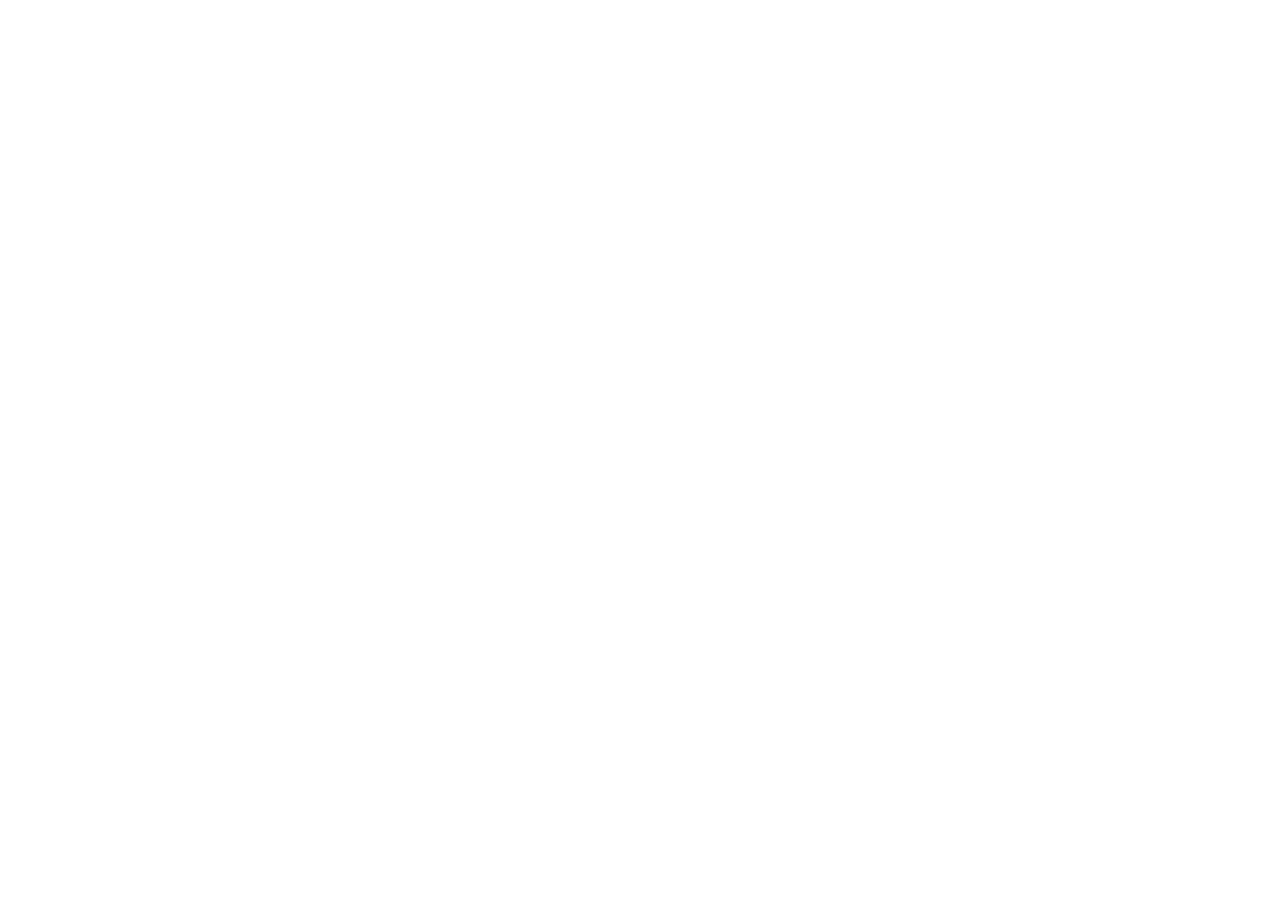
==== midterm-project-boiler-advanced/index.html @ 131736bd "first commit" ====
<!DOCTYPE html>
<html lang="en">
  <head>
    <meta charset="UTF-8" />
    <meta http-equiv="X-UA-Compatible" content="IE=edge" />
    <meta name="viewport" content="width=device-width, initial-scale=1.0" />
    <title>Circle Agency</title>
    <link rel="stylesheet" href="resources/styles/style.css" />
  </head>
  <body>
  </body>
</html>
---- midterm-project-boiler-advanced/resources/styles/style.css ----
@import url("https://fonts.googleapis.com/css2?family=Cinzel&family=Roboto:wght@100;300;400;500&display=swap");

:root {
  --primary: #072ac8;
}

* {
  margin: 0;
  padding: 0;
  box-sizing: border-box;
}

body {
  font-family: "Roboto", sans-serif;
}



/* ------------------------------------------------------------------------ */
/* ------------------------------ INDEX html ------------------------------ */
/* ------------------------------------------------------------------------ */

/* ------------------------------ Splash page ------------------------------ */

/* Your CSS code goes here */

/* ------ CIRCULAR ANIMATION ------ */

/* Your CSS code goes here */

/* ------------------------------ Navbar ------------------------------ */

/* Your CSS code goes here */

/* ------------------------------ Header ------------------------------ */

/* Your CSS code goes here */

/* ------------------------------ Partners ------------------------------ */

/* Your CSS code goes here */

/* ------------------------------ Recent projects ------------------------------ */

/* Your CSS code goes here */

/* ------------------------------ Client reviews ------------------------------ */

/* Your CSS code goes here */

/* ------------------------------ Services ------------------------------ */

/* Your CSS code goes here */

/* ------------------------------ Questions form ------------------------------ */

/* Your CSS code goes here */

/* ------------------------------ Footer ------------------------------ */

/* Your CSS code goes here */

/* -------------------------------------------------------------------------- */
/* ------------------------------ PROJECT html ------------------------------ */
/* -------------------------------------------------------------------------- */

/* ------------------------------ Project main ------------------------------ */

/* Your CSS code goes here */

/* ----------------------------------------------------------------------------- */
/* ------------------------------ CONTACT-US html ------------------------------ */
/* ----------------------------------------------------------------------------- */

/* ------------------------------ Form ------------------------------ */

/* Your CSS code goes here */

/* ----------------------------------------------------------------------------- */
/* ------------------------------ About html ------------------------------ */
/* ----------------------------------------------------------------------------- */

/* Your CSS code goes here */

/* --------------------------------------------------------------------------- */
/* ------------------------------ MEDIA QUERIES ------------------------------ */
/* --------------------------------------------------------------------------- */

/* ------------------------- Smaller than 990px (tablet) ------------------------- */
@media (max-width: 990px) {
  /* Your CSS code goes here */
}

/* ------------------------- Smaller than 766px (mobile) ------------------------- */
@media (max-width: 766px) {
  /* Your CSS code goes here */
}

/* ------------------------------ Hamburguer menu ------------------------------ */

/* Your CSS code goes here */

/* ------------------------------ Alert ------------------------------ */

/* Your CSS code goes here */

/* ------------------------------ Sticky scroll bar ------------------------------ */

/* Your CSS code goes here */
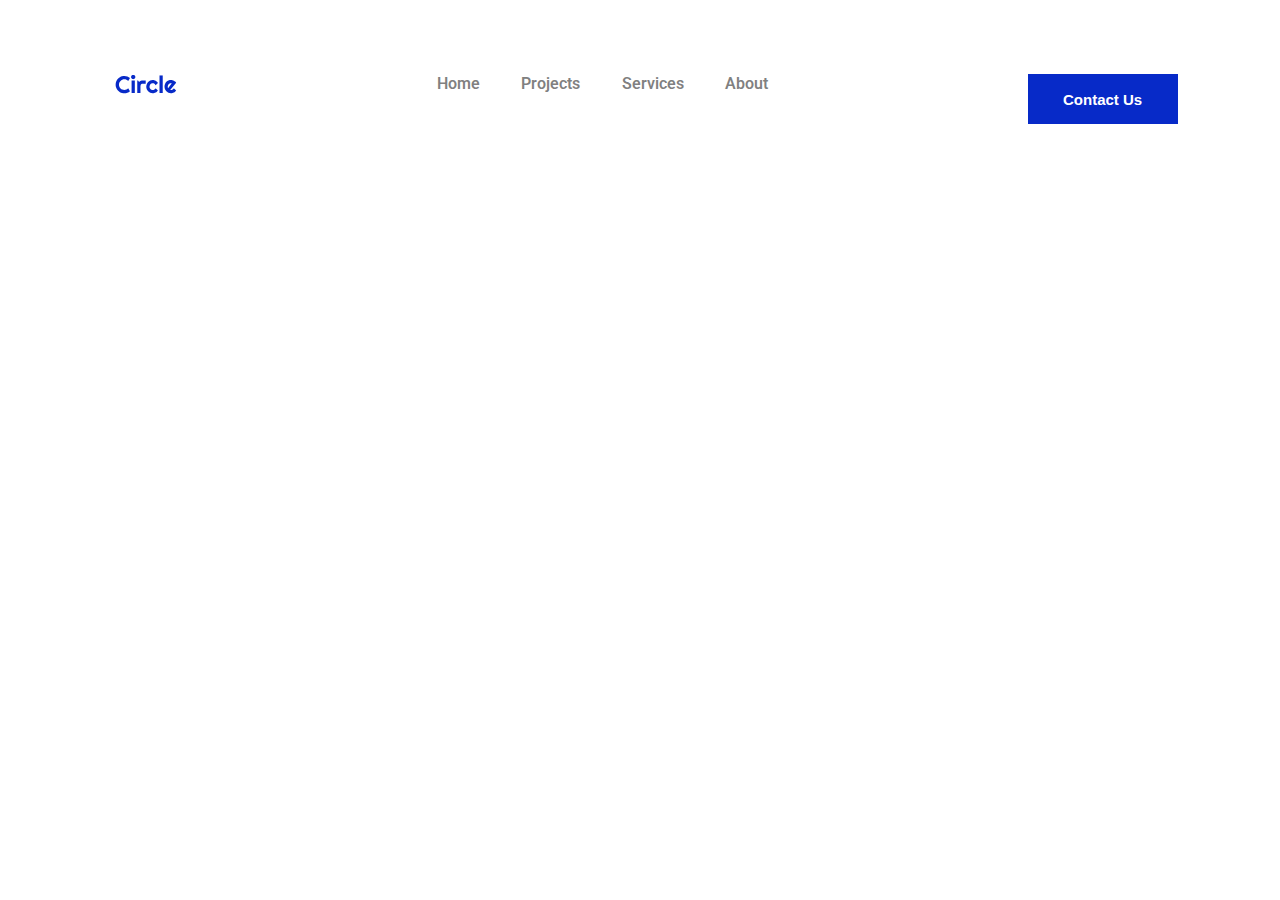
==== commit cc9ba031: "header del index.html" ====
--- a/midterm-project-boiler-advanced/index.html
+++ b/midterm-project-boiler-advanced/index.html
@@ -6,7 +6,20 @@
     <meta name="viewport" content="width=device-width, initial-scale=1.0" />
     <title>Circle Agency</title>
     <link rel="stylesheet" href="resources/styles/style.css" />
+    <link rel="stylesheet" href="./resources/styles/style.css">
   </head>
   <body>
+    <header>
+      <div class="container-header">
+        <img src="./resources/images/logos/circle.svg" class="logo"/>
+        <div class="center-header">
+          <a href="" class="links-center-header">Home</a>
+          <a href="" class="links-center-header">Projects</a>
+          <a href="" class="links-center-header">Services</a>
+          <a href="" class="links-center-header">About</a>
+        </div>
+        <button class="btn-contactUs-header">Contact Us</button>
+      </div>
+    </header>
   </body>
 </html>
--- a/midterm-project-boiler-advanced/resources/styles/style.css
+++ b/midterm-project-boiler-advanced/resources/styles/style.css
@@ -12,9 +12,9 @@
 
 body {
   font-family: "Roboto", sans-serif;
+  padding-left: 9%;
+  padding-right: 8%;
 }
-
-
 
 /* ------------------------------------------------------------------------ */
 /* ------------------------------ INDEX html ------------------------------ */
@@ -35,6 +35,43 @@
 /* ------------------------------ Header ------------------------------ */
 
 /* Your CSS code goes here */
+
+.container-header {
+  display: flex;
+  flex-direction: row;
+  justify-content: space-between;
+  padding-top: 7%;
+  width: 100%;
+}
+
+.logo{
+  margin-bottom: 5%;
+}
+
+.center-header{
+  display:flex;
+  flex-direction: row;
+justify-content: center;
+
+  
+}
+.links-center-header{
+  margin-right: 10%;
+margin-left: 10%;
+text-decoration:none;
+font-weight:550;
+color: grey;
+
+}
+.btn-contactUs-header{
+  font-size: 15px;
+  background-color: #072ac8;
+  border: #072ac8;
+  width: 150px;
+  height: 50px;
+  color: white;
+  font-weight:600;
+}
 
 /* ------------------------------ Partners ------------------------------ */
 
--- a/midterm-project-boiler-advanced/resources/styles/style.css
+++ b/midterm-project-boiler-advanced/resources/styles/style.css
@@ -12,9 +12,9 @@
 
 body {
   font-family: "Roboto", sans-serif;
+  padding-left: 9%;
+  padding-right: 8%;
 }
-
-
 
 /* ------------------------------------------------------------------------ */
 /* ------------------------------ INDEX html ------------------------------ */
@@ -35,6 +35,43 @@
 /* ------------------------------ Header ------------------------------ */
 
 /* Your CSS code goes here */
+
+.container-header {
+  display: flex;
+  flex-direction: row;
+  justify-content: space-between;
+  padding-top: 7%;
+  width: 100%;
+}
+
+.logo{
+  margin-bottom: 5%;
+}
+
+.center-header{
+  display:flex;
+  flex-direction: row;
+justify-content: center;
+
+  
+}
+.links-center-header{
+  margin-right: 10%;
+margin-left: 10%;
+text-decoration:none;
+font-weight:550;
+color: grey;
+
+}
+.btn-contactUs-header{
+  font-size: 15px;
+  background-color: #072ac8;
+  border: #072ac8;
+  width: 150px;
+  height: 50px;
+  color: white;
+  font-weight:600;
+}
 
 /* ------------------------------ Partners ------------------------------ */
 
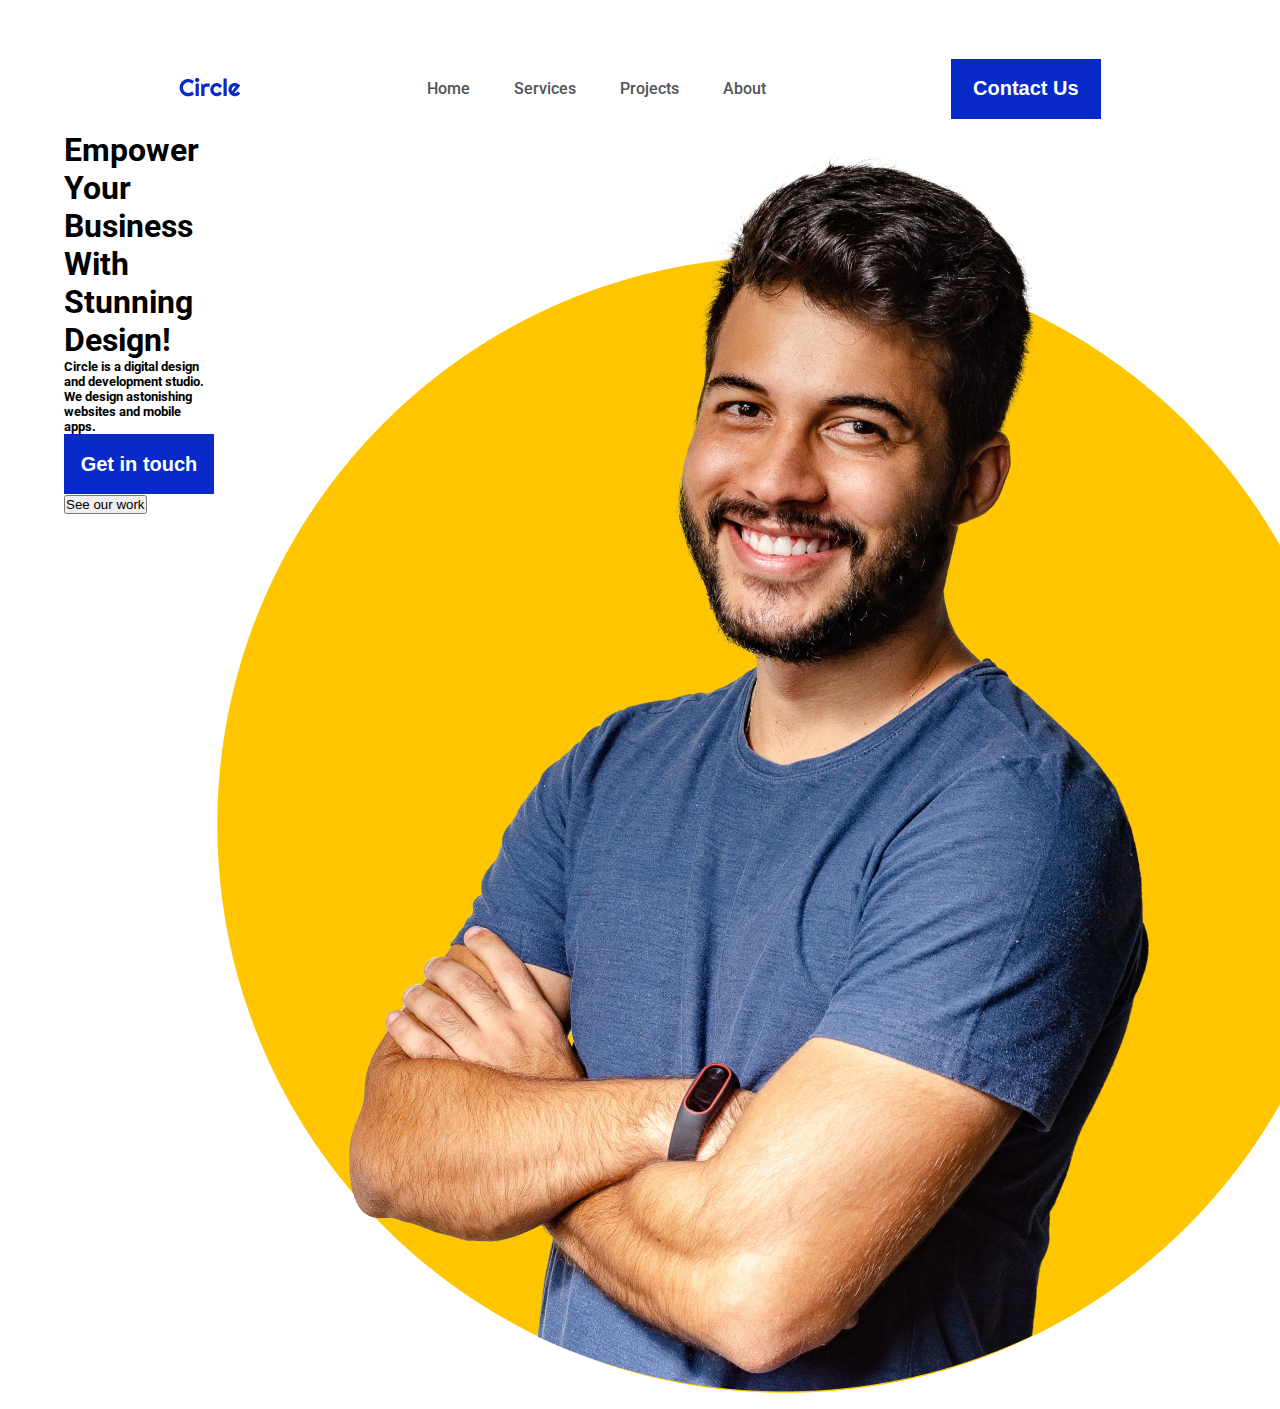
==== commit 303d2264: "actualización header y esquema de section-hero" ====
--- a/midterm-project-boiler-advanced/index.html
+++ b/midterm-project-boiler-advanced/index.html
@@ -6,20 +6,44 @@
     <meta name="viewport" content="width=device-width, initial-scale=1.0" />
     <title>Circle Agency</title>
     <link rel="stylesheet" href="resources/styles/style.css" />
-    <link rel="stylesheet" href="./resources/styles/style.css">
+    <link rel="stylesheet" href="./resources/styles/style.css" />
   </head>
   <body>
-    <header>
-      <div class="container-header">
-        <img src="./resources/images/logos/circle.svg" class="logo"/>
-        <div class="center-header">
-          <a href="" class="links-center-header">Home</a>
-          <a href="" class="links-center-header">Projects</a>
-          <a href="" class="links-center-header">Services</a>
-          <a href="" class="links-center-header">About</a>
+    <header class="header">
+      <div class="logo">
+        <img src="./resources/images/logos/circle.svg" alt="Logo" />
+      </div>
+      <nav>
+        <ul class="nav-links">
+          <li><a class="links" href="#">Home</a></li>
+          <li><a class="links" href="#">Services</a></li>
+          <li><a class="links" href="#">Projects</a></li>
+          <li><a class="links" href="#">About</a></li>
+        </ul>
+      </nav>
+      <a class="btn" href="#"><button>Contact Us</button></a>
+    </header>
+    <main>
+      <section class="container-hero-section">
+        <div class="info-hero-section">
+          <h1>Empower Your <br/>
+            Business With<br/>
+            Stunning Design!
+        </h1>
+        <h5>Circle is a digital design and development studio.<br/>
+          We design astonishing websites and mobile apps.
+
+        </h5>
+        <div class="">
+          <a class="btn" href="#"><button>Get in touch</button></a>
+          <a class="links" href="#"><button>See our work</button></a>
         </div>
-        <button class="btn-contactUs-header">Contact Us</button>
-      </div>
-    </header>
+        </div>
+        <div class="logo">
+          <img src="./resources/images/hero-section/hero-image.png" alt="Logo" />
+        </div>
+      
+      </section>
+    </main>
   </body>
 </html>
--- a/midterm-project-boiler-advanced/resources/styles/style.css
+++ b/midterm-project-boiler-advanced/resources/styles/style.css
@@ -12,12 +12,19 @@
 
 body {
   font-family: "Roboto", sans-serif;
-  padding-left: 9%;
-  padding-right: 8%;
+  padding-left: 5%;
+  padding-right: 5%;
 }
 
 /* ------------------------------------------------------------------------ */
 /* ------------------------------ INDEX html ------------------------------ */
+.container-hero-section{
+  display: flex;
+  flex-direction: row;
+  height: 50%;
+}
+
+
 /* ------------------------------------------------------------------------ */
 
 /* ------------------------------ Splash page ------------------------------ */
@@ -28,49 +35,71 @@
 
 /* Your CSS code goes here */
 
-/* ------------------------------ Navbar ------------------------------ */
-
-/* Your CSS code goes here */
 
 /* ------------------------------ Header ------------------------------ */
 
 /* Your CSS code goes here */
 
-.container-header {
+.header {
+  margin-top: 4%;
   display: flex;
-  flex-direction: row;
   justify-content: space-between;
-  padding-top: 7%;
-  width: 100%;
+  align-items: center;
+  height: 85px;
+  padding: 5px 10%;
 }
 
-.logo{
-  margin-bottom: 5%;
+.header .logo {
+  cursor: pointer;
 }
 
-.center-header{
-  display:flex;
-  flex-direction: row;
-justify-content: center;
+.header .logo img:hover {
+  transform: scale(1.2);
+}
 
-  
-}
-.links-center-header{
-  margin-right: 10%;
-margin-left: 10%;
-text-decoration:none;
-font-weight:550;
-color: grey;
+.header .nav-links {
+  list-style: none;
 
 }
-.btn-contactUs-header{
-  font-size: 15px;
-  background-color: #072ac8;
-  border: #072ac8;
+
+.header .nav-links li {
+  display: inline-block;
+  padding: 0 20px;
+}
+
+.header .nav-links li:hover {
+  transform: scale(1.1);
+}
+.links{
+  font-weight: 500;
+}
+.header .nav-links a {
+
+  color: #515456;
+  text-decoration: none;
+}
+
+.header .nav-links li a:hover {
+  color: #4479f5;
+}
+
+.btn button {
+  font-weight: 700;
+  color: white;
+  background: #072ac8;
+  border: none;
+  cursor: pointer;
+  transition: all 0.3s ease 0s;
   width: 150px;
-  height: 50px;
+  height: 60px;
+  font-size: 20px;
+  padding: 5%;
+}
+
+.header .btn button:hover {
+  background-color:  #515456;;
   color: white;
-  font-weight:600;
+  transform: scale(1.1);
 }
 
 /* ------------------------------ Partners ------------------------------ */
--- a/midterm-project-boiler-advanced/resources/styles/style.css
+++ b/midterm-project-boiler-advanced/resources/styles/style.css
@@ -12,12 +12,19 @@
 
 body {
   font-family: "Roboto", sans-serif;
-  padding-left: 9%;
-  padding-right: 8%;
+  padding-left: 5%;
+  padding-right: 5%;
 }
 
 /* ------------------------------------------------------------------------ */
 /* ------------------------------ INDEX html ------------------------------ */
+.container-hero-section{
+  display: flex;
+  flex-direction: row;
+  height: 50%;
+}
+
+
 /* ------------------------------------------------------------------------ */
 
 /* ------------------------------ Splash page ------------------------------ */
@@ -28,49 +35,71 @@
 
 /* Your CSS code goes here */
 
-/* ------------------------------ Navbar ------------------------------ */
-
-/* Your CSS code goes here */
 
 /* ------------------------------ Header ------------------------------ */
 
 /* Your CSS code goes here */
 
-.container-header {
+.header {
+  margin-top: 4%;
   display: flex;
-  flex-direction: row;
   justify-content: space-between;
-  padding-top: 7%;
-  width: 100%;
+  align-items: center;
+  height: 85px;
+  padding: 5px 10%;
 }
 
-.logo{
-  margin-bottom: 5%;
+.header .logo {
+  cursor: pointer;
 }
 
-.center-header{
-  display:flex;
-  flex-direction: row;
-justify-content: center;
+.header .logo img:hover {
+  transform: scale(1.2);
+}
 
-  
-}
-.links-center-header{
-  margin-right: 10%;
-margin-left: 10%;
-text-decoration:none;
-font-weight:550;
-color: grey;
+.header .nav-links {
+  list-style: none;
 
 }
-.btn-contactUs-header{
-  font-size: 15px;
-  background-color: #072ac8;
-  border: #072ac8;
+
+.header .nav-links li {
+  display: inline-block;
+  padding: 0 20px;
+}
+
+.header .nav-links li:hover {
+  transform: scale(1.1);
+}
+.links{
+  font-weight: 500;
+}
+.header .nav-links a {
+
+  color: #515456;
+  text-decoration: none;
+}
+
+.header .nav-links li a:hover {
+  color: #4479f5;
+}
+
+.btn button {
+  font-weight: 700;
+  color: white;
+  background: #072ac8;
+  border: none;
+  cursor: pointer;
+  transition: all 0.3s ease 0s;
   width: 150px;
-  height: 50px;
+  height: 60px;
+  font-size: 20px;
+  padding: 5%;
+}
+
+.header .btn button:hover {
+  background-color:  #515456;;
   color: white;
-  font-weight:600;
+  transform: scale(1.1);
 }
 
 /* ------------------------------ Partners ------------------------------ */
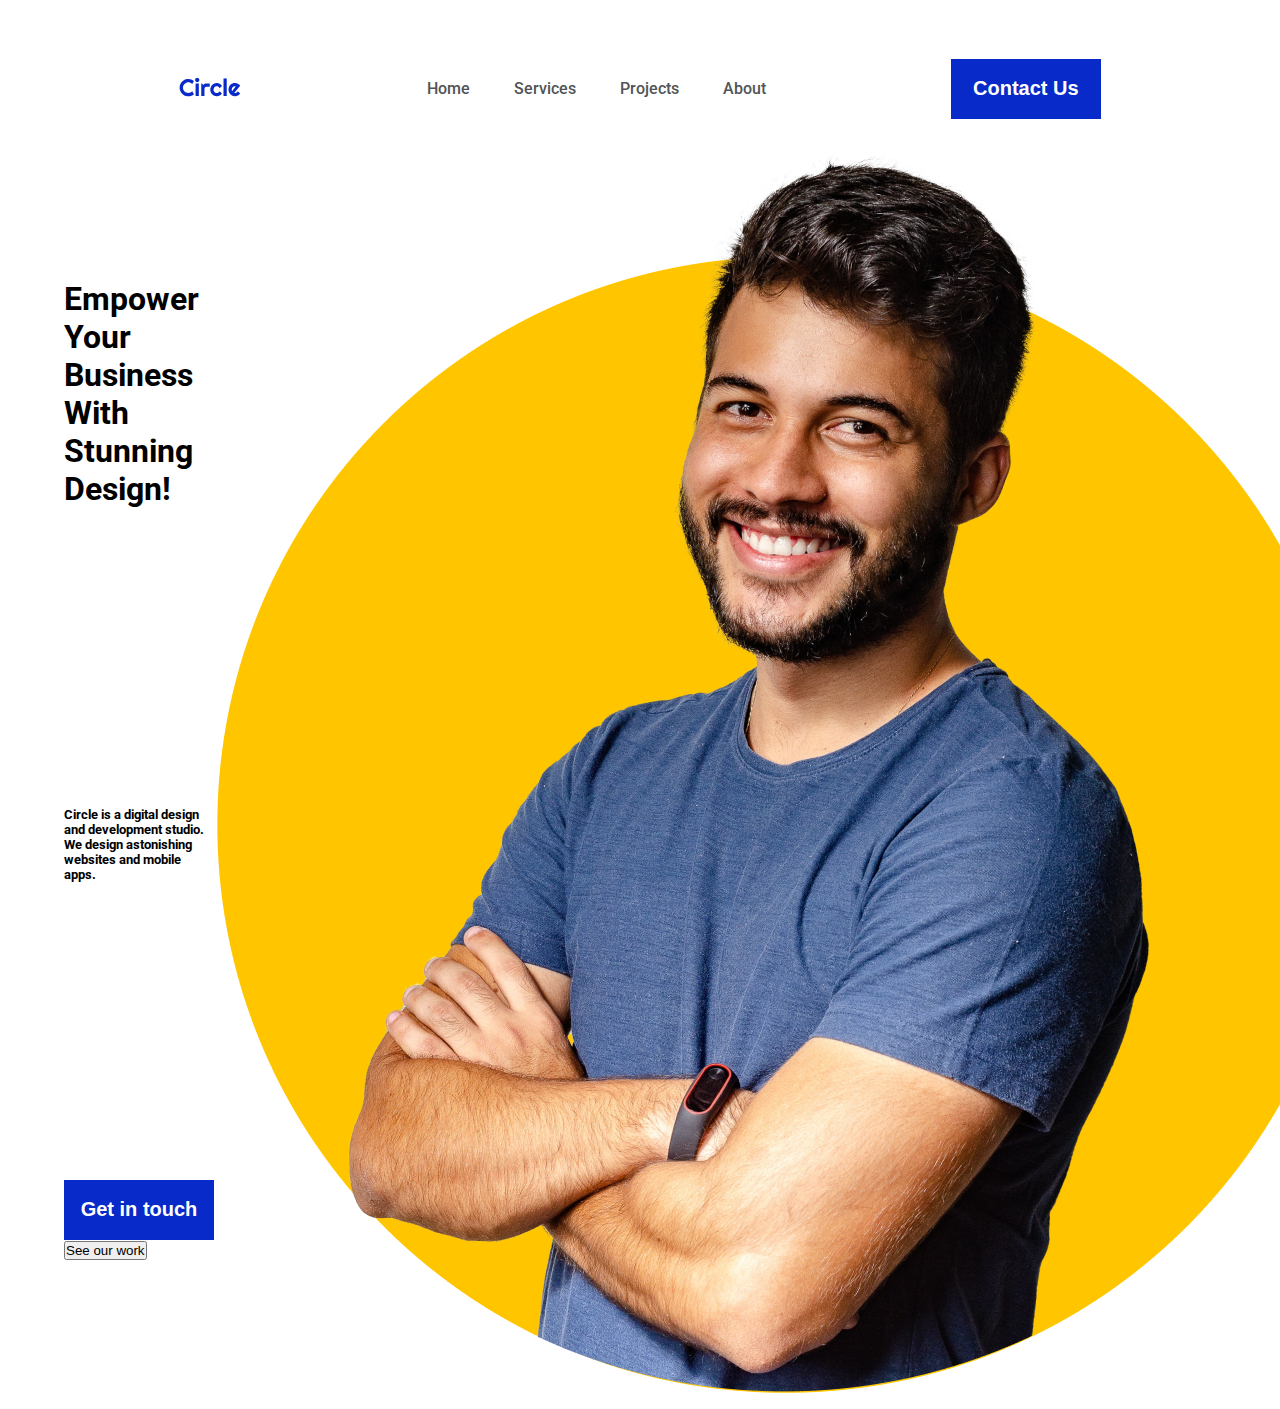
==== commit 0b6af881: "page contact us without footer" ====
--- a/midterm-project-boiler-advanced/index.html
+++ b/midterm-project-boiler-advanced/index.html
@@ -23,27 +23,30 @@
       </nav>
       <a class="btn" href="#"><button>Contact Us</button></a>
     </header>
-    <main>
-      <section class="container-hero-section">
+    
+  <div class="container-hero-section">
         <div class="info-hero-section">
-          <h1>Empower Your <br/>
-            Business With<br/>
+          <h1>
+            Empower Your <br />
+            Business With<br />
             Stunning Design!
-        </h1>
-        <h5>Circle is a digital design and development studio.<br/>
-          We design astonishing websites and mobile apps.
-
-        </h5>
-        <div class="">
-          <a class="btn" href="#"><button>Get in touch</button></a>
-          <a class="links" href="#"><button>See our work</button></a>
+          </h1>
+          <h5>
+            Circle is a digital design and development studio.<br />
+            We design astonishing websites and mobile apps.
+          </h5>
+          <div class="">
+            <a class="btn" href="#"><button>Get in touch</button></a>
+            <a class="links" href="#"><button>See our work</button></a>
+          </div>
         </div>
+        <div class="div-hero-img">
+          <img class="big-img-hero"
+            src="./resources/images/hero-section/hero-image.png"
+            alt="image of hero section"
+          />
         </div>
-        <div class="logo">
-          <img src="./resources/images/hero-section/hero-image.png" alt="Logo" />
-        </div>
-      
-      </section>
-    </main>
+      </div>
+   
   </body>
 </html>
--- a/midterm-project-boiler-advanced/resources/styles/style.css
+++ b/midterm-project-boiler-advanced/resources/styles/style.css
@@ -18,12 +18,16 @@
 
 /* ------------------------------------------------------------------------ */
 /* ------------------------------ INDEX html ------------------------------ */
-.container-hero-section{
-  display: flex;
-  flex-direction: row;
-  height: 50%;
-}
-
+.info-hero-section {
+  display: flex;
+  flex-direction: column;
+  justify-content: space-around;
+}
+.container-hero-section {
+  display: flex;
+}
+.big-img-hero {
+}
 
 /* ------------------------------------------------------------------------ */
 
@@ -34,7 +38,6 @@
 /* ------ CIRCULAR ANIMATION ------ */
 
 /* Your CSS code goes here */
-
 
 /* ------------------------------ Header ------------------------------ */
 
@@ -53,13 +56,12 @@
   cursor: pointer;
 }
 
-.header .logo img:hover {
+.header .logo :hover {
   transform: scale(1.2);
 }
 
 .header .nav-links {
   list-style: none;
-
 }
 
 .header .nav-links li {
@@ -70,11 +72,10 @@
 .header .nav-links li:hover {
   transform: scale(1.1);
 }
-.links{
+.links {
   font-weight: 500;
 }
 .header .nav-links a {
-
   color: #515456;
   text-decoration: none;
 }
@@ -97,7 +98,7 @@
 }
 
 .header .btn button:hover {
-  background-color:  #515456;;
+  background-color: #515456;
   color: white;
   transform: scale(1.1);
 }
@@ -136,6 +137,64 @@
 
 /* ----------------------------------------------------------------------------- */
 /* ------------------------------ CONTACT-US html ------------------------------ */
+.container-contact-us {
+  margin-right: 12%;
+  margin-left: 12%;
+  margin-top: 5%;
+  color: #3e4042;
+}
+.title-contact-us {
+  font-size: 32px;
+}
+input[type=text],input[type=phone], input[type=email], select, textarea {
+  width: 100%;
+  padding: 12px;
+  border: none;
+ background-color:  #e3e1e165;
+  box-sizing: border-box;
+  margin-top: 6px;
+  margin-bottom: 16px;
+  resize: vertical;
+  font-size:25px;
+}
+
+input[type=submit] {
+  background-color: #072ac8;
+  color: white;
+  padding: 24px 40px;
+  border: none;
+ width: 100%;
+ font-size:25px;
+  cursor: pointer;
+}
+
+input[type=submit]:hover {
+  background-color:#3e4042;
+}
+
+.container {
+
+  border-radius: 5px;
+  background-color: #f2f2f2;
+  padding: 20px;
+  
+}
+.div-phone-email{
+  display: flex;
+  flex-direction: row;
+  justify-content: space-between;
+}
+.div-phone, .div-email{
+  display: flex;
+  flex-direction: column;
+  width: 48%;
+}
+label{
+  font-size:25px;
+}
+form{
+  margin-top: 5%;
+}
 /* ----------------------------------------------------------------------------- */
 
 /* ------------------------------ Form ------------------------------ */
--- a/midterm-project-boiler-advanced/resources/styles/style.css
+++ b/midterm-project-boiler-advanced/resources/styles/style.css
@@ -18,12 +18,16 @@
 
 /* ------------------------------------------------------------------------ */
 /* ------------------------------ INDEX html ------------------------------ */
-.container-hero-section{
-  display: flex;
-  flex-direction: row;
-  height: 50%;
-}
-
+.info-hero-section {
+  display: flex;
+  flex-direction: column;
+  justify-content: space-around;
+}
+.container-hero-section {
+  display: flex;
+}
+.big-img-hero {
+}
 
 /* ------------------------------------------------------------------------ */
 
@@ -34,7 +38,6 @@
 /* ------ CIRCULAR ANIMATION ------ */
 
 /* Your CSS code goes here */
-
 
 /* ------------------------------ Header ------------------------------ */
 
@@ -53,13 +56,12 @@
   cursor: pointer;
 }
 
-.header .logo img:hover {
+.header .logo :hover {
   transform: scale(1.2);
 }
 
 .header .nav-links {
   list-style: none;
-
 }
 
 .header .nav-links li {
@@ -70,11 +72,10 @@
 .header .nav-links li:hover {
   transform: scale(1.1);
 }
-.links{
+.links {
   font-weight: 500;
 }
 .header .nav-links a {
-
   color: #515456;
   text-decoration: none;
 }
@@ -97,7 +98,7 @@
 }
 
 .header .btn button:hover {
-  background-color:  #515456;;
+  background-color: #515456;
   color: white;
   transform: scale(1.1);
 }
@@ -136,6 +137,64 @@
 
 /* ----------------------------------------------------------------------------- */
 /* ------------------------------ CONTACT-US html ------------------------------ */
+.container-contact-us {
+  margin-right: 12%;
+  margin-left: 12%;
+  margin-top: 5%;
+  color: #3e4042;
+}
+.title-contact-us {
+  font-size: 32px;
+}
+input[type=text],input[type=phone], input[type=email], select, textarea {
+  width: 100%;
+  padding: 12px;
+  border: none;
+ background-color:  #e3e1e165;
+  box-sizing: border-box;
+  margin-top: 6px;
+  margin-bottom: 16px;
+  resize: vertical;
+  font-size:25px;
+}
+
+input[type=submit] {
+  background-color: #072ac8;
+  color: white;
+  padding: 24px 40px;
+  border: none;
+ width: 100%;
+ font-size:25px;
+  cursor: pointer;
+}
+
+input[type=submit]:hover {
+  background-color:#3e4042;
+}
+
+.container {
+
+  border-radius: 5px;
+  background-color: #f2f2f2;
+  padding: 20px;
+  
+}
+.div-phone-email{
+  display: flex;
+  flex-direction: row;
+  justify-content: space-between;
+}
+.div-phone, .div-email{
+  display: flex;
+  flex-direction: column;
+  width: 48%;
+}
+label{
+  font-size:25px;
+}
+form{
+  margin-top: 5%;
+}
 /* ----------------------------------------------------------------------------- */
 
 /* ------------------------------ Form ------------------------------ */
